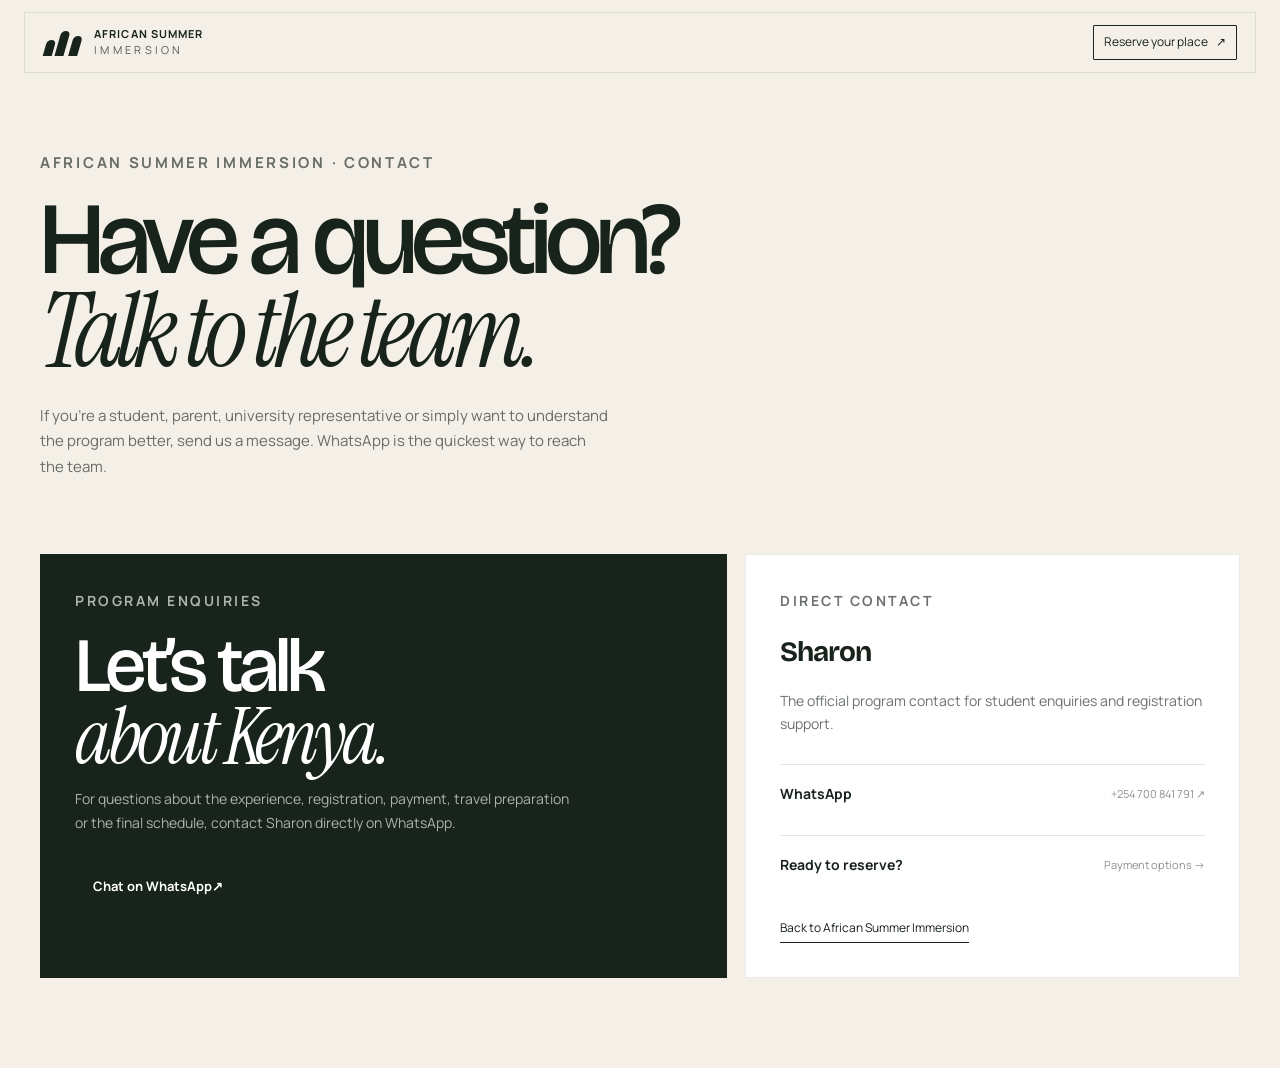
==== contact.html @ e2135aa8 "Add program contact page with WhatsApp" ====
<!doctype html><html lang="en"><head><meta charset="utf-8"><meta name="viewport" content="width=device-width,initial-scale=1"><meta name="theme-color" content="#17231b"><title>Contact — African Summer Immersion</title><link rel="icon" href="./favicon.svg" type="image/svg+xml"><link rel="preconnect" href="https://fonts.googleapis.com"><link rel="preconnect" href="https://fonts.gstatic.com" crossorigin><link href="https://fonts.googleapis.com/css2?family=Bricolage+Grotesque:opsz,wght@10..48,400;10..48,500;10..48,600;10..48,700&family=Instrument+Serif:ital@0;1&family=Manrope:wght@400;500;600;700&display=swap" rel="stylesheet"><link rel="stylesheet" href="./styles.css"></head><body><header class="nav scrolled"><a class="brand" href="./index.html"><span class="brand-mark"><span></span><span></span><span></span></span><span class="brand-text"><strong>AFRICAN SUMMER</strong><em>IMMERSION</em></span></a><a class="nav-cta" href="./payment.html">Reserve your place <span>↗</span></a></header><main class="page-minimal"><div class="page-head"><p class="eyebrow">African Summer Immersion · Contact</p><h1>Have a question?<br><em>Talk to the team.</em></h1><p>If you’re a student, parent, university representative or simply want to understand the program better, send us a message. WhatsApp is the quickest way to reach the team.</p></div><div class="contact-layout"><section class="contact-card dark"><p class="eyebrow light">Program enquiries</p><h1>Let’s talk<br><em>about Kenya.</em></h1><p>For questions about the experience, registration, payment, travel preparation or the final schedule, contact Sharon directly on WhatsApp.</p><a class="whatsapp-button" href="https://wa.me/254700841791?text=Hello%20Sharon%2C%20I%27m%20interested%20in%20the%20African%20Summer%20Immersion." target="_blank" rel="noopener">Chat on WhatsApp <span>↗</span></a></section><section class="contact-card"><p class="eyebrow">Direct contact</p><h2>Sharon</h2><p>The official program contact for student enquiries and registration support.</p><div class="contact-actions"><a class="contact-action" href="https://wa.me/254700841791" target="_blank" rel="noopener"><strong>WhatsApp</strong><span>+254 700 841 791 ↗</span></a><a class="contact-action" href="./payment.html"><strong>Ready to reserve?</strong><span>Payment options →</span></a></div><a class="back-link" href="./index.html">Back to African Summer Immersion</a></section></div></main></body></html>
---- styles.css ----
:root{
  --ink:#17231b;
  --ink-2:#26352a;
  --paper:#f4f0e7;
  --paper-2:#e9e3d7;
  --line:rgba(23,35,27,.14);
  --white:#fbfaf6;
  --serif:"Instrument Serif",Georgia,serif;
  --display:"Bricolage Grotesque",Arial,sans-serif;
  --sans:"Manrope",Arial,sans-serif;
  --max:1320px;
  --ease:cubic-bezier(.22,.61,.36,1);
}
*{box-sizing:border-box}
html{scroll-behavior:smooth}
body{margin:0;background:var(--paper);color:var(--ink);font-family:var(--sans);font-size:16px;line-height:1.55}
body.menu-open{overflow:hidden}
.site-shell{overflow:hidden}
img,video{display:block;width:100%;max-width:100%}
a{color:inherit;text-decoration:none}
button{font:inherit}
.nav{position:fixed;z-index:30;top:0;left:0;right:0;display:flex;align-items:center;justify-content:space-between;padding:22px 34px;color:#fff;transition:background .45s var(--ease),color .45s var(--ease),padding .45s var(--ease),backdrop-filter .45s var(--ease)}
.nav.scrolled{background:rgba(244,240,231,.92);color:var(--ink);padding-top:16px;padding-bottom:16px;backdrop-filter:blur(18px);border-bottom:1px solid rgba(23,35,27,.08)}
.brand{display:flex;align-items:center;gap:11px}
.brand-mark{width:27px;height:20px;display:inline-flex;align-items:flex-end;gap:3px}
.brand-mark span{display:block;width:7px;border-radius:999px 999px 2px 2px;transform:skew(-16deg);background:currentColor}
.brand-mark span:nth-child(1){height:12px}.brand-mark span:nth-child(2){height:18px}.brand-mark span:nth-child(3){height:15px}
.brand-text{display:flex;flex-direction:column;line-height:.9;letter-spacing:.08em;font-size:9px}
.brand-text em{font-style:normal;letter-spacing:.27em;margin-top:5px;opacity:.72}
.nav-links{display:flex;gap:30px;font-size:13px}.nav-links a{opacity:.88;transition:opacity .25s ease}.nav-links a:hover{opacity:1}
.nav-cta{font-size:13px;border-bottom:1px solid currentColor;padding-bottom:3px}.nav-cta span{display:inline-block;margin-left:6px}
.nav-toggle{display:none;background:none;border:0;color:currentColor;width:36px;padding:7px 0;cursor:pointer}
.nav-toggle span{display:block;height:1px;background:currentColor;margin:7px 0}
.hero{position:relative;min-height:100svh;display:flex;align-items:flex-end;color:#fff;background:#162219}
.hero-video{position:absolute;inset:0;height:100%;object-fit:cover;object-position:center}
.hero-overlay{position:absolute;inset:0;background:linear-gradient(180deg,rgba(9,16,12,.22),rgba(9,16,12,.06) 38%,rgba(9,16,12,.68) 100%)}
.hero-grain{position:absolute;inset:-20%;pointer-events:none;opacity:.08;mix-blend-mode:screen;background-image:url("data:image/svg+xml,%3Csvg viewBox='0 0 180 180' xmlns='http://www.w3.org/2000/svg'%3E%3Cfilter id='n'%3E%3CfeTurbulence type='fractalNoise' baseFrequency='.9' numOctaves='2' stitchTiles='stitch'/%3E%3C/filter%3E%3Crect width='100%25' height='100%25' filter='url(%23n)' opacity='.9'/%3E%3C/svg%3E")}
.hero-content{position:relative;z-index:2;max-width:var(--max);width:100%;margin:0 auto;padding:170px 34px 118px}
.eyebrow{font-size:11px;text-transform:uppercase;letter-spacing:.18em;font-weight:700;margin:0 0 18px}.light{color:#fff}
.hero h1{font-family:var(--serif);font-weight:500;letter-spacing:-.045em;font-size:clamp(56px,8vw,126px);line-height:.93;margin:0;max-width:900px}
.hero h1 span{font-style:italic;font-weight:500}
.hero-copy{font-size:17px;max-width:470px;margin:30px 0 0;color:rgba(255,255,255,.85)}
.hero-actions{display:flex;gap:30px;align-items:center;margin-top:36px}
.button{display:inline-flex;align-items:center;justify-content:center;gap:15px;padding:15px 20px;font-size:13px;font-weight:700;letter-spacing:.02em;border:1px solid transparent;transition:transform .3s var(--ease),background .3s ease,color .3s ease,border-color .3s ease}
.button span{font-size:15px;transition:transform .3s var(--ease)}.button:hover{transform:translateY(-2px)}.button:hover span{transform:translate(2px,-2px)}
.button-light{background:#fff;color:var(--ink)}.button-light:hover{background:var(--paper)}
.text-link{display:inline-flex;gap:9px;align-items:center;font-size:13px;font-weight:700;border-bottom:1px solid currentColor;padding-bottom:4px}
.text-link span{transition:transform .25s var(--ease)}.text-link:hover span{transform:translateY(3px)}.light-link{color:#fff;border-color:rgba(255,255,255,.5)}
.hero-meta{position:absolute;z-index:2;right:34px;bottom:32px;display:flex;gap:24px;font-size:11px;letter-spacing:.15em;text-transform:uppercase;color:rgba(255,255,255,.74)}
.scroll-cue{position:absolute;z-index:2;left:34px;bottom:26px;color:rgba(255,255,255,.78);font-size:10px;letter-spacing:.16em;text-transform:uppercase;display:flex;align-items:center;gap:11px}.scroll-cue span{display:inline-block;width:42px;height:1px;background:rgba(255,255,255,.58)}
.section{max-width:var(--max);margin:0 auto;padding:120px 34px}
.section-label{display:flex;justify-content:space-between;border-top:1px solid var(--line);padding-top:12px;font-size:10px;text-transform:uppercase;letter-spacing:.16em;color:rgba(23,35,27,.55)}
.intro-grid{display:grid;grid-template-columns:1.35fr .65fr;gap:10%;padding-top:92px}
.intro-statement h2,.journey-intro h2,.exchange-head h2,.themes-grid h2,.program-head h2,.prepare-head h2{font-family:var(--serif);font-weight:500;letter-spacing:-.035em;font-size:clamp(42px,5vw,82px);line-height:1.02;margin:0}
.intro-statement h2{max-width:760px}
.intro-body{padding-top:42px;max-width:470px}.intro-body p{margin:0 0 22px;font-size:16px;color:rgba(23,35,27,.72)}.intro-body .text-link{margin-top:15px}
.journey{padding-top:50px}.journey-intro{display:flex;justify-content:space-between;align-items:flex-end;gap:50px;padding-top:72px}.journey-intro h2 em,.exchange-head h2 em,.themes-grid h2 em,.program-head h2 em,.prepare-head h2 em{font-style:italic}
.journey-note{max-width:350px;font-size:13px;color:rgba(23,35,27,.58);margin:0 0 4px}
.journey-map{height:110px;position:relative;margin:70px 0 10px}.route-line{position:absolute;left:7%;right:7%;top:52px;height:1px;background:rgba(23,35,27,.15)}.route-progress{height:100%;width:14%;background:var(--ink);transition:width .5s var(--ease)}
.route-dot{position:absolute;top:48px;width:9px;height:9px;border-radius:50%;background:var(--paper);border:2px solid rgba(23,35,27,.22);transition:transform .4s var(--ease),background .4s ease,border-color .4s ease}
.route-dot.active{background:var(--ink);border-color:var(--ink);transform:scale(1.45)}
.dot-1{left:7%}.dot-2{left:21%}.dot-3{left:35%}.dot-4{left:49%}.dot-5{left:63%}.dot-6{left:77%}.dot-7{left:91%}
.experience-stack{padding-top:30px}.experience{position:relative;margin-top:120px}.experience:first-child{margin-top:30px}
.experience-index{margin:0 0 18px;text-transform:uppercase;letter-spacing:.15em;font-size:10px;font-weight:700;color:rgba(23,35,27,.5)}
.experience-copy h3,.civic-copy h3,.create-copy h3,.landscape-copy h3,.reflect-copy h3{font-family:var(--serif);font-weight:500;line-height:.97;letter-spacing:-.035em;margin:0 0 24px}
.experience-copy h3{font-size:clamp(38px,4.5vw,72px)}.experience-copy h3 em,.civic-copy h3 em,.create-copy h3 em,.landscape-copy h3 em,.reflect-copy h3 em{font-style:italic}
.experience-copy p:not(.experience-index){font-size:15px;line-height:1.65;color:rgba(23,35,27,.68);max-width:470px;margin:0}
.experience-media{overflow:hidden;background:var(--paper-2)}.experience-media img,.civic-image img,.create-image img,.wild-hero img,.wild-row img,.landscape-image img,.reflect-image img{height:100%;object-fit:cover;transition:transform 1.1s var(--ease)}
.experience:hover img,.wild-row>div:hover img{transform:scale(1.035)}
.exp-wide{display:grid;grid-template-columns:1.55fr .8fr;gap:7%;align-items:end}.exp-wide .media-tall{height:700px}.exp-wide .experience-copy{padding-bottom:25px}
.exp-split{display:grid;grid-template-columns:.8fr 1.2fr;gap:9%;align-items:center}.exp-split.reverse{grid-template-columns:.85fr 1.15fr}.exp-split .media-portrait{height:640px}
.exp-civic{display:grid;grid-template-columns:1.35fr .8fr;gap:7%;align-items:center}.civic-image{height:620px;overflow:hidden}
.civic-copy h3{font-size:clamp(44px,4.6vw,76px)}.civic-copy>p:not(.experience-index){font-size:15px;color:rgba(23,35,27,.68);max-width:440px}
.civic-pair{display:grid;grid-template-columns:1fr 130px;gap:15px;align-items:end;margin-top:42px}.civic-pair span{display:block;font-size:10px;letter-spacing:.13em;text-transform:uppercase;color:rgba(23,35,27,.45);margin-bottom:8px}.civic-pair strong{font-size:13px}.civic-pair img{height:110px;object-fit:cover}
.exp-create{display:grid;grid-template-columns:.8fr 1.2fr;gap:8%;align-items:center}.create-copy{padding-left:6%}.create-image{height:660px;overflow:hidden}.create-copy h3{font-size:clamp(46px,4.8vw,80px)}.create-copy p:not(.experience-index){font-size:15px;line-height:1.65;color:rgba(23,35,27,.68);max-width:420px}
.exp-wild{margin-left:calc(50% - 50vw);margin-right:calc(50% - 50vw)}.wild-hero{height:88svh;min-height:620px;position:relative;overflow:hidden}.wild-overlay{position:absolute;inset:auto 7% 8%;color:white;z-index:2}.wild-overlay span{font-size:10px;letter-spacing:.16em;text-transform:uppercase}.wild-overlay h3{font-family:var(--serif);font-weight:500;font-size:clamp(50px,6vw,96px);line-height:.95;letter-spacing:-.04em;margin:14px 0 0}.wild-overlay h3 em{font-style:italic}.wild-hero:after{content:"";position:absolute;inset:0;background:linear-gradient(180deg,transparent 42%,rgba(6,12,8,.7) 100%)}
.wild-row{display:grid;grid-template-columns:1fr 1fr;gap:16px;margin-top:16px;padding:0 34px}.wild-row>div{overflow:hidden;position:relative}.wild-row img{height:460px}.wild-row p{font-family:var(--serif);font-size:26px;margin:14px 0 0}
.exp-landscape{display:grid;grid-template-columns:.8fr 1.4fr;gap:7%;align-items:center}.landscape-copy{padding-left:8%}.landscape-copy h3{font-size:clamp(45px,4.7vw,78px)}.landscape-copy>p:not(.experience-index){max-width:400px;font-size:15px;color:rgba(23,35,27,.68)}.landscape-image{height:680px;overflow:hidden}
.exp-reflect{display:grid;grid-template-columns:1.2fr .8fr;align-items:end;gap:9%}.reflect-image{height:680px;overflow:hidden}.reflect-copy{padding-bottom:65px}.reflect-copy h3{font-size:clamp(50px,5vw,86px)}.reflect-copy p:not(.experience-index){font-size:15px;color:rgba(23,35,27,.68);max-width:390px}
.exchange{background:var(--paper-2);max-width:none;padding-left:max(34px,calc((100vw - var(--max))/2 + 34px));padding-right:max(34px,calc((100vw - var(--max))/2 + 34px))}
.exchange-head{padding:76px 0 62px}.campus-grid{display:grid;grid-template-columns:1fr 1fr;gap:16px;max-width:1120px}.campus{min-height:460px;padding:48px;display:flex;flex-direction:column;justify-content:space-between}.campus-dark{background:var(--ink);color:#fff}.campus-light{background:#fff;color:var(--ink)}.campus-number{font-family:var(--serif);font-size:30px;font-style:italic}.campus h3{font-family:var(--serif);font-size:clamp(42px,4vw,66px);line-height:.95;letter-spacing:-.035em;font-weight:500;margin:0 0 22px}.campus p:last-child{font-size:14px;line-height:1.6;max-width:410px;margin:0;opacity:.68}.exchange-statement{max-width:740px;padding:100px 0 20px;font-family:var(--serif);font-size:clamp(34px,4vw,62px);line-height:1.02;letter-spacing:-.025em}
.themes-grid{display:grid;grid-template-columns:1fr 1fr;gap:10%;padding-top:85px}.theme-large{padding-top:15px}.theme-list>div{display:grid;grid-template-columns:36px 1fr;gap:15px;align-items:start;border-top:1px solid var(--line);padding:23px 0}.theme-list span{font-size:10px;letter-spacing:.12em;color:rgba(23,35,27,.45)}.theme-list strong{font-size:17px}.theme-list p{grid-column:2;margin:7px 0 0;color:rgba(23,35,27,.62);font-size:13px}
.program{background:var(--ink);color:#fff;max-width:none;padding-left:max(34px,calc((100vw - var(--max))/2 + 34px));padding-right:max(34px,calc((100vw - var(--max))/2 + 34px))}.program .section-label{border-color:rgba(255,255,255,.16);color:rgba(255,255,255,.55)}.program-head{display:grid;grid-template-columns:1.1fr .55fr;gap:10%;padding:78px 0 65px}.program-head h2{max-width:750px}.program-head>p{color:rgba(255,255,255,.6);font-size:14px;align-self:end;max-width:360px}.program-list{max-width:1120px;border-top:1px solid rgba(255,255,255,.16)}.program-row{display:grid;grid-template-columns:55px 1fr 100px;align-items:center;gap:20px;padding:22px 0;border-bottom:1px solid rgba(255,255,255,.14)}.program-row>span:first-child{font-family:var(--serif);font-size:17px;color:rgba(255,255,255,.55)}.program-row strong{font-size:17px;font-weight:600}.program-row p{margin:5px 0 0;font-size:12px;color:rgba(255,255,255,.56)}.program-tag{justify-self:end;font-size:9px;text-transform:uppercase;letter-spacing:.15em;color:rgba(255,255,255,.5)}
.prepare-grid{display:grid;grid-template-columns:.9fr 1.1fr;gap:12%;padding-top:80px}.faq details{border-top:1px solid var(--line);padding:24px 0}.faq details:last-child{border-bottom:1px solid var(--line)}.faq summary{list-style:none;cursor:pointer;display:flex;justify-content:space-between;align-items:center;font-size:18px}.faq summary::-webkit-details-marker{display:none}.faq summary span{font-size:24px;line-height:1;transition:transform .35s var(--ease)}.faq details[open] summary span{transform:rotate(45deg)}.faq details p{max-width:580px;color:rgba(23,35,27,.62);font-size:14px;padding-top:14px;margin:0}
.reserve{min-height:700px;background:var(--ink);color:#fff;display:grid;grid-template-columns:1.1fr .9fr}.reserve-image{overflow:hidden}.reserve-image img{height:100%;object-fit:cover;object-position:center}.reserve-panel{padding:90px 10%;display:flex;flex-direction:column;justify-content:center}.reserve-panel h2{font-family:var(--serif);font-size:clamp(50px,5vw,88px);line-height:.94;font-weight:500;letter-spacing:-.04em;margin:0}.reserve-panel h2 em{font-style:italic}.reserve-panel>p:not(.eyebrow){color:rgba(255,255,255,.68);max-width:420px;margin:26px 0 30px}.reserve-panel small{margin-top:15px;color:rgba(255,255,255,.45);font-size:10px;letter-spacing:.1em;text-transform:uppercase}
.footer{display:flex;justify-content:space-between;align-items:flex-end;background:var(--ink);color:#fff;border-top:1px solid rgba(255,255,255,.12);padding:32px 34px 40px}.footer-brand{display:flex;gap:11px;align-items:flex-start}.footer-brand>div{display:flex;flex-direction:column;line-height:.9;font-size:9px;letter-spacing:.09em}.footer-brand em{font-style:normal;letter-spacing:.24em;margin-top:4px;opacity:.6}.footer-right{display:flex;align-items:flex-end;gap:26px;font-size:11px;color:rgba(255,255,255,.62)}.footer-right p{margin:0}.footer-right a{color:white}
.reveal{opacity:0;transform:translateY(28px);transition:opacity .8s var(--ease),transform .9s var(--ease)}.reveal.in-view{opacity:1;transform:none}
@media (max-width:980px){
  .nav{padding:18px 20px}.nav.scrolled{padding:15px 20px}.nav-links,.nav-cta{display:none}.nav-toggle{display:block}
  .nav.menu-visible{background:rgba(244,240,231,.97);color:var(--ink);backdrop-filter:blur(18px);height:100svh;align-items:flex-start;padding-top:21px}.nav.menu-visible .nav-links{position:absolute;display:flex;flex-direction:column;left:20px;right:20px;top:120px;gap:22px;font-size:26px;font-family:var(--serif)}.nav.menu-visible .nav-cta{display:block;position:absolute;left:20px;bottom:50px}
  .hero-content{padding:150px 20px 100px}.hero-meta{right:20px;bottom:23px}.scroll-cue{left:20px}.section{padding:90px 20px}.journey{padding-top:35px}
  .intro-grid,.themes-grid,.prepare-grid,.program-head,.campus-grid{grid-template-columns:1fr;gap:48px}.intro-body{padding-top:0}.journey-intro{display:block}.journey-note{margin-top:28px}
  .journey-map{margin:48px 0 0;height:80px}.route-line{left:3%;right:3%;top:36px}.route-dot{top:32px}.dot-1{left:3%}.dot-2{left:18.6%}.dot-3{left:34.3%}.dot-4{left:50%}.dot-5{left:65.6%}.dot-6{left:81.3%}.dot-7{left:97%}
  .experience{margin-top:80px}.exp-wide,.exp-split,.exp-civic,.exp-create,.exp-landscape,.exp-reflect{display:flex;flex-direction:column;gap:28px}.experience-copy,.create-copy,.landscape-copy,.reflect-copy{padding:0}.exp-wide .media-tall,.exp-split .media-portrait,.civic-image,.create-image,.landscape-image,.reflect-image{height:520px}.exp-civic .civic-copy{order:-1}.exp-split .experience-copy{order:-1}.exp-reflect .reflect-copy{order:-1}
  .exp-wild{margin-left:calc(50% - 50vw);margin-right:calc(50% - 50vw)}.wild-hero{height:70svh;min-height:520px}.wild-overlay{left:20px;right:20px}.wild-row{padding:0 20px;gap:10px}.wild-row img{height:280px}.wild-row p{font-size:20px}
  .exchange{padding-left:20px;padding-right:20px}.program{padding-left:20px;padding-right:20px}.reserve{grid-template-columns:1fr}.reserve-image{height:55vh}.reserve-panel{padding:65px 20px 85px}.footer{padding:26px 20px;align-items:flex-start;gap:30px;flex-direction:column}.footer-right{width:100%;justify-content:space-between}
}
@media (max-width:640px){
  .hero h1{font-size:clamp(50px,14vw,75px)}.hero-copy{font-size:15px;max-width:360px}.hero-actions{gap:20px;flex-wrap:wrap}.button{padding:14px 16px}.text-link{font-size:12px}
  .section{padding-top:75px;padding-bottom:75px}.intro-grid{padding-top:58px}.journey-intro{padding-top:55px}.experience-copy h3,.civic-copy h3,.create-copy h3,.landscape-copy h3,.reflect-copy h3{font-size:48px}.exp-wide .media-tall,.exp-split .media-portrait,.civic-image,.create-image,.landscape-image,.reflect-image{height:420px}.wild-hero{min-height:460px;height:62svh}.wild-row{display:grid}.wild-row img{height:210px}.wild-row p{font-size:16px}
  .program-row{grid-template-columns:40px 1fr;gap:11px}.program-tag{grid-column:2;justify-self:start;margin-top:-6px}.reserve-image{height:44vh}.reserve-panel h2{font-size:58px}
}
@media (prefers-reduced-motion:reduce){
  html{scroll-behavior:auto}.reveal{transition:none}.experience-media img,.civic-image img,.create-image img,.wild-hero img,.wild-row img,.landscape-image img,.reflect-image img{transition:none}.button,.nav{transition:none}
}

/* Refined navigation, typography and cinematic journey */
.nav{top:16px;left:24px;right:24px;width:auto;max-width:1440px;margin:0 auto;padding:14px 18px 14px 20px;border:1px solid rgba(255,255,255,.2);background:rgba(11,19,14,.16);backdrop-filter:blur(12px);-webkit-backdrop-filter:blur(12px)}
.nav.scrolled{top:12px;padding:12px 18px 12px 20px;border-color:rgba(23,35,27,.1);background:rgba(244,240,231,.94)}
.brand{gap:13px}.brand-mark{width:36px;height:27px;gap:4px}.brand-mark span{width:9px}.brand-mark span:nth-child(1){height:16px}.brand-mark span:nth-child(2){height:25px}.brand-mark span:nth-child(3){height:20px}
.brand-text{font-size:11px;letter-spacing:.1em}.brand-text em{margin-top:6px;letter-spacing:.3em}
.nav-links{gap:34px;font-size:12px}.nav-cta{font-size:12px;padding:7px 10px;border:1px solid currentColor;border-radius:1px}
.hero-content .eyebrow{font-size:12px;letter-spacing:.13em}.hero h1{font-family:var(--display);font-weight:500;letter-spacing:-.055em}.hero-copy{font-family:var(--sans);line-height:1.65}.hero-copy strong{display:block;color:#fff;font-weight:600;margin-bottom:4px}
.eyebrow,.section-label,.experience-index{font-family:var(--sans)}
.intro-statement h2,.journey-intro h2,.exchange-head h2,.themes-grid h2,.program-head h2,.prepare-head h2{font-family:var(--display);font-weight:500}
.journey-cinema{padding-bottom:0}
.journey-scroll-space{height:700vh;position:relative;margin-top:72px}
.journey-stage{position:sticky;top:0;height:100svh;min-height:720px;display:flex;align-items:center;overflow:hidden;margin-left:calc(50% - 50vw);margin-right:calc(50% - 50vw);padding:90px max(34px,calc((100vw - var(--max))/2 + 34px)) 45px;background:var(--paper)}
.journey-slides{position:relative;width:100%;height:min(68vh,700px);min-height:500px}
.journey-slide{position:absolute;inset:0;display:grid;grid-template-columns:1.15fr .85fr;gap:7%;align-items:center;opacity:0;visibility:hidden;transform:translateY(34px) scale(.985);transition:opacity .7s var(--ease),transform .85s var(--ease),visibility 0s linear .7s}
.journey-slide.active{opacity:1;visibility:visible;transform:none;transition-delay:0s,0s,0s}
.journey-slide:nth-child(even){grid-template-columns:.85fr 1.15fr}.journey-slide:nth-child(even) .journey-slide-copy{order:-1}
.journey-slide-image{height:100%;min-height:500px;overflow:hidden;background:var(--paper-2)}
.journey-slide-image img{height:100%;object-fit:cover;transition:transform 1.3s var(--ease)}
.journey-slide.active .journey-slide-image img{transform:scale(1.015)}
.journey-slide-copy{max-width:500px}.journey-slide-copy h3{font-family:var(--display);font-size:clamp(48px,5.7vw,88px);line-height:.91;letter-spacing:-.055em;font-weight:500;margin:0 0 25px}.journey-slide-copy h3 em{font-family:var(--serif);font-style:italic;font-weight:400;letter-spacing:-.02em}.journey-slide-copy>p:not(.experience-index){font-size:14px;line-height:1.7;color:rgba(23,35,27,.66);max-width:430px}
.journey-progress{position:absolute;z-index:5;top:95px;left:max(34px,calc((100vw - var(--max))/2 + 34px));right:max(34px,calc((100vw - var(--max))/2 + 34px));height:34px}
.journey-progress-track{position:absolute;left:0;right:0;top:10px;height:1px;background:rgba(23,35,27,.16)}.journey-progress-fill{display:block;height:100%;width:14.2857%;background:var(--ink);transition:width .55s var(--ease)}
.journey-dots{position:absolute;inset:0;display:flex;justify-content:space-between;align-items:flex-start}
.journey-dot{width:9px;height:9px;border-radius:50%;border:2px solid rgba(23,35,27,.25);background:var(--paper);padding:0;cursor:pointer;transform:translateY(6px);transition:transform .4s var(--ease),background .4s ease,border-color .4s ease}.journey-dot.active{background:var(--ink);border-color:var(--ink);transform:translateY(6px) scale(1.45)}
.journey-mini{display:grid;grid-template-columns:1fr 130px;gap:16px;align-items:end;margin-top:38px}.journey-mini span{grid-column:1;display:block;font-size:9px;letter-spacing:.14em;text-transform:uppercase;color:rgba(23,35,27,.45);margin-bottom:6px}.journey-mini strong{grid-column:1;font-size:13px}.journey-mini img{grid-column:2;grid-row:1 / span 2;width:130px;height:96px;object-fit:cover}
.journey-wildlife{display:grid;grid-template-columns:1.45fr .55fr!important;gap:18px!important}.journey-wild-main{height:100%;min-height:500px;position:relative;overflow:hidden}.journey-wild-main>img{height:100%;object-fit:cover}.journey-wild-main>div{position:absolute;left:6%;right:5%;bottom:7%;color:#fff;z-index:2}.journey-wild-main:after{content:"";position:absolute;inset:0;background:linear-gradient(180deg,transparent 45%,rgba(6,12,8,.72));}.journey-wild-main span{position:relative;z-index:2;font-size:9px;text-transform:uppercase;letter-spacing:.15em}.journey-wild-main h3{position:relative;z-index:2;font-family:var(--display);font-size:clamp(44px,5vw,76px);line-height:.92;letter-spacing:-.055em;font-weight:500;margin:12px 0 0}.journey-wild-main h3 em{font-family:var(--serif);font-style:italic;font-weight:400}
.journey-wild-side{display:grid;grid-template-rows:1fr 1fr;gap:18px;height:100%;min-height:500px}.journey-wild-side>div{position:relative;overflow:hidden}.journey-wild-side img{height:100%;object-fit:cover}.journey-wild-side span{position:absolute;left:18px;bottom:15px;color:#fff;font-family:var(--display);font-size:18px;z-index:2}.journey-wild-side>div:after{content:"";position:absolute;inset:0;background:linear-gradient(180deg,transparent 50%,rgba(6,12,8,.58))}
.journey-scroll-hint{position:absolute;z-index:6;bottom:30px;left:max(34px,calc((100vw - var(--max))/2 + 34px));display:flex;align-items:center;gap:10px;font-size:9px;letter-spacing:.16em;text-transform:uppercase;color:rgba(23,35,27,.5)}.journey-scroll-hint span{width:34px;height:1px;background:rgba(23,35,27,.35)}
/* Payment/contact */
.page-minimal{min-height:100svh;background:var(--paper);padding:150px max(20px,calc((100vw - 1200px)/2)) 90px}.page-head{max-width:850px;padding-bottom:60px}.page-head h1{font-family:var(--display);font-size:clamp(56px,8vw,108px);line-height:.9;letter-spacing:-.06em;font-weight:500;margin:0 0 24px}.page-head h1 em{font-family:var(--serif);font-style:italic;font-weight:400}.page-head p{max-width:570px;color:rgba(23,35,27,.64);font-size:15px;line-height:1.7}
.checkout-layout{display:grid;grid-template-columns:1.05fr .95fr;gap:18px;align-items:start}.checkout-card,.contact-card{background:#fff;border:1px solid rgba(23,35,27,.09);padding:34px}.checkout-card h2,.contact-card h2{font-family:var(--display);font-size:28px;letter-spacing:-.035em;margin:0 0 8px}.card-note{font-size:13px;color:rgba(23,35,27,.55);margin:0 0 26px}
.payment-options{display:grid;gap:10px}.payment-option{display:grid;grid-template-columns:22px 1fr auto;gap:13px;align-items:center;padding:17px 16px;border:1px solid rgba(23,35,27,.12);cursor:pointer;transition:border-color .25s ease,background .25s ease,transform .25s ease}.payment-option:hover{transform:translateY(-1px);border-color:rgba(23,35,27,.3)}.payment-option.selected{border-color:var(--ink);background:var(--paper)}.payment-option input{accent-color:var(--ink)}.payment-option strong{display:block;font-size:14px}.payment-option small{display:block;color:rgba(23,35,27,.5);margin-top:3px}.payment-option b{font-size:10px;text-transform:uppercase;letter-spacing:.12em;font-weight:600}
.checkout-details{margin-top:28px;padding-top:24px;border-top:1px solid var(--line)}.form-grid{display:grid;grid-template-columns:1fr 1fr;gap:12px}.form-field{display:flex;flex-direction:column;gap:7px}.form-field.full{grid-column:1/-1}.form-field label{font-size:10px;text-transform:uppercase;letter-spacing:.12em;font-weight:700}.form-field input,.form-field textarea{border:1px solid rgba(23,35,27,.14);background:#faf9f5;padding:13px 12px;font:inherit;font-size:13px;outline:none}.form-field textarea{min-height:100px;resize:vertical}.form-field input:focus,.form-field textarea:focus{border-color:var(--ink)}.payment-info{margin-top:18px;padding:16px;background:var(--paper);font-size:13px;line-height:1.6;color:rgba(23,35,27,.68)}.checkout-submit{margin-top:18px;width:100%;cursor:pointer}.secure-note{font-size:10px;text-transform:uppercase;letter-spacing:.11em;color:rgba(23,35,27,.45);margin:13px 0 0;text-align:center}.checkout-side{background:var(--ink);color:#fff;min-height:480px;padding:38px;display:flex;flex-direction:column;justify-content:space-between}.checkout-side h3{font-family:var(--serif);font-size:48px;line-height:.95;font-weight:400;margin:0}.checkout-side p{font-size:13px;line-height:1.7;color:rgba(255,255,255,.65);max-width:360px}.contact-actions{display:grid;gap:12px;margin-top:28px}.contact-action{display:flex;justify-content:space-between;align-items:center;padding:18px 0;border-top:1px solid rgba(23,35,27,.12);font-size:14px}.contact-action span{font-size:11px;color:rgba(23,35,27,.5)}.whatsapp-button{display:inline-flex;justify-content:center;align-items:center;background:var(--ink);color:#fff;padding:15px 18px;font-size:13px;font-weight:700;margin-top:12px}.back-link{display:inline-flex;margin-top:26px;font-size:12px;border-bottom:1px solid currentColor;padding-bottom:4px}
.contact-layout{display:grid;grid-template-columns:1fr .72fr;gap:18px}.contact-card{min-height:390px}.contact-card.dark{background:var(--ink);color:#fff}.contact-card.dark p{color:rgba(255,255,255,.65)}.contact-card.dark .contact-action{border-color:rgba(255,255,255,.14)}.contact-card.dark .contact-action span{color:rgba(255,255,255,.48)}.contact-card h1{font-family:var(--display);font-size:clamp(44px,6vw,80px);line-height:.92;letter-spacing:-.055em;font-weight:500;margin:0}.contact-card h1 em{font-family:var(--serif);font-weight:400;font-style:italic}.contact-card p{max-width:500px;font-size:14px;line-height:1.7;color:rgba(23,35,27,.64)}
@media (max-width:980px){
.nav{left:14px;right:14px;top:12px}.nav.scrolled{top:10px}.brand-mark{width:32px;height:24px}.brand-text{font-size:10px}.nav.menu-visible{left:14px;right:14px;top:12px;width:auto;height:calc(100svh - 24px)}
.journey-scroll-space{height:700vh}.journey-stage{padding:85px 20px 45px;min-height:640px}.journey-progress{left:20px;right:20px;top:78px}.journey-slides{height:calc(100svh - 180px);min-height:480px}.journey-slide,.journey-slide:nth-child(even),.journey-wildlife{grid-template-columns:1fr!important;gap:18px!important}.journey-slide:nth-child(even) .journey-slide-copy{order:0}.journey-slide-image{height:46%;min-height:250px}.journey-slide-copy{height:48%;max-width:620px}.journey-slide-copy h3{font-size:clamp(42px,9vw,66px)}.journey-slide-copy>p:not(.experience-index){font-size:13px}.journey-wild-main{height:55%;min-height:300px}.journey-wild-side{height:38%;min-height:150px;grid-template-columns:1fr 1fr;grid-template-rows:1fr}.journey-wild-main h3{font-size:clamp(40px,8vw,62px)}.journey-wild-side span{font-size:15px}.journey-mini{margin-top:18px}.journey-scroll-hint{left:20px;bottom:22px}.checkout-layout,.contact-layout{grid-template-columns:1fr}.page-minimal{padding:130px 20px 60px}.checkout-side{min-height:330px}.contact-card{min-height:300px}
}
@media (max-width:640px){
.nav{left:10px;right:10px;top:9px;padding:12px 13px}.nav.scrolled{top:8px;padding:11px 13px}.brand-mark{width:29px;height:22px}.brand-mark span{width:7px}.brand-text{font-size:8px}.brand-text em{letter-spacing:.25em}.hero-content{padding-top:160px}.hero h1{font-size:clamp(52px,15vw,78px)}.hero-content .eyebrow{max-width:320px;line-height:1.5}
.journey-scroll-space{height:700vh}.journey-stage{padding:78px 20px 40px;min-height:620px}.journey-progress{top:72px}.journey-slides{height:calc(100svh - 165px);min-height:450px}.journey-slide-image{height:44%;min-height:220px}.journey-slide-copy{height:51%;overflow:auto;padding-right:3px}.journey-slide-copy h3{font-size:46px;margin-bottom:16px}.journey-slide-copy>p:not(.experience-index){font-size:12.5px;line-height:1.6}.journey-wild-main{height:48%;min-height:250px}.journey-wild-side{height:31%;min-height:125px}.journey-wild-main h3{font-size:40px}.journey-wild-side span{font-size:13px;left:10px;bottom:10px}.journey-scroll-hint{font-size:8px}.journey-mini{grid-template-columns:1fr 90px}.journey-mini img{width:90px;height:68px}.form-grid{grid-template-columns:1fr}.form-field.full{grid-column:auto}.checkout-card,.checkout-side,.contact-card{padding:25px}.page-head{padding-bottom:38px}.page-head h1{font-size:58px}
}
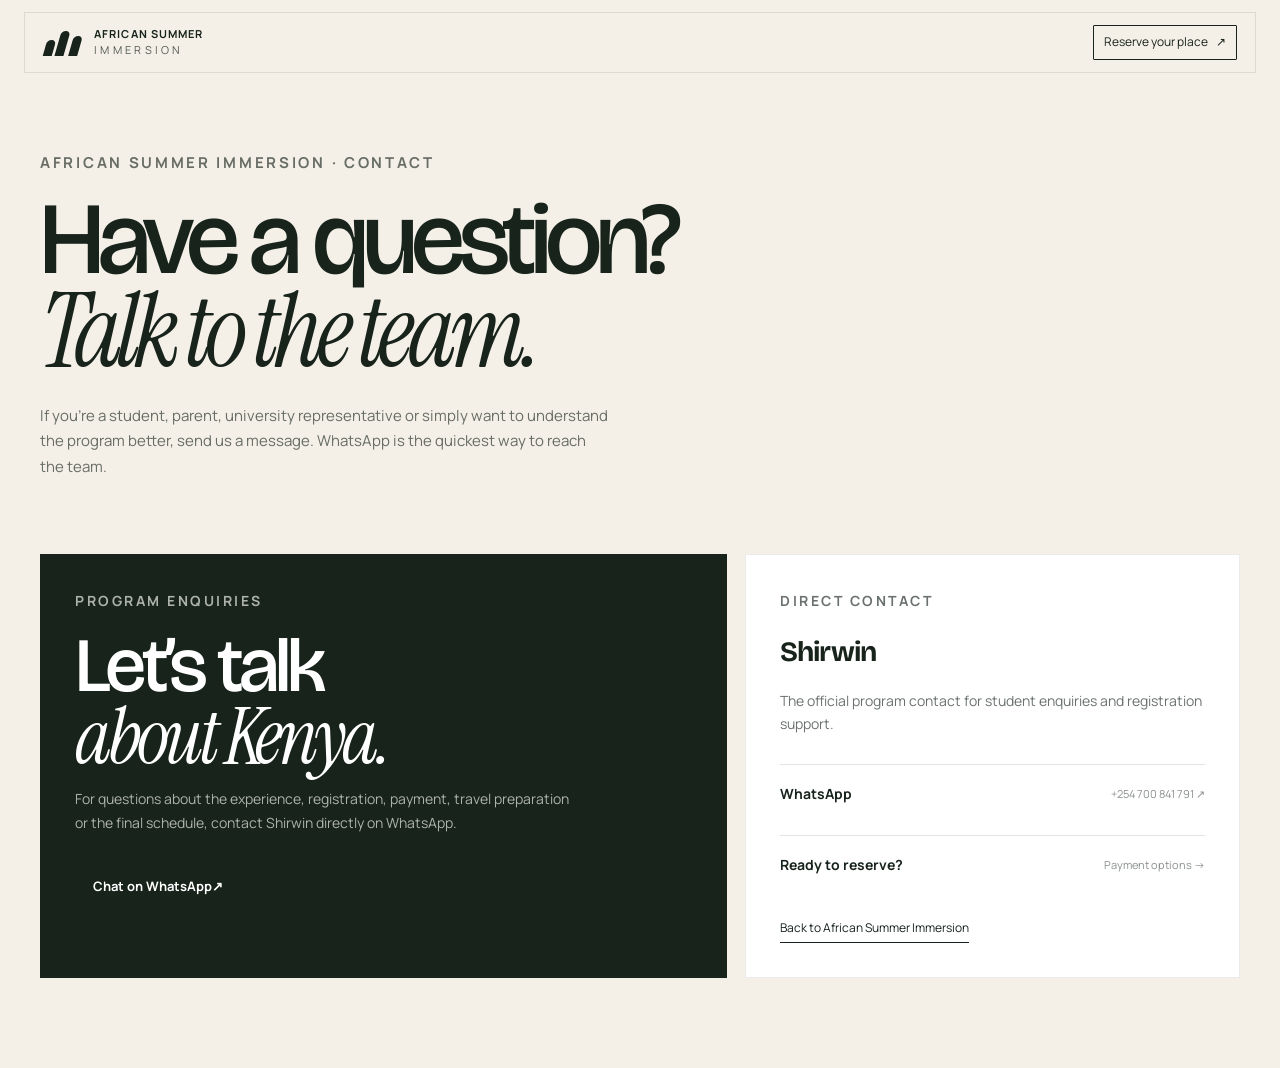
==== commit 4364207d: "Expose itinerary and refine mobile experience" ====
--- a/contact.html
+++ b/contact.html
@@ -1 +1 @@
-<!doctype html><html lang="en"><head><meta charset="utf-8"><meta name="viewport" content="width=device-width,initial-scale=1"><meta name="theme-color" content="#17231b"><title>Contact — African Summer Immersion</title><link rel="icon" href="./favicon.svg" type="image/svg+xml"><link rel="preconnect" href="https://fonts.googleapis.com"><link rel="preconnect" href="https://fonts.gstatic.com" crossorigin><link href="https://fonts.googleapis.com/css2?family=Bricolage+Grotesque:opsz,wght@10..48,400;10..48,500;10..48,600;10..48,700&family=Instrument+Serif:ital@0;1&family=Manrope:wght@400;500;600;700&display=swap" rel="stylesheet"><link rel="stylesheet" href="./styles.css"></head><body><header class="nav scrolled"><a class="brand" href="./index.html"><span class="brand-mark"><span></span><span></span><span></span></span><span class="brand-text"><strong>AFRICAN SUMMER</strong><em>IMMERSION</em></span></a><a class="nav-cta" href="./payment.html">Reserve your place <span>↗</span></a></header><main class="page-minimal"><div class="page-head"><p class="eyebrow">African Summer Immersion · Contact</p><h1>Have a question?<br><em>Talk to the team.</em></h1><p>If you’re a student, parent, university representative or simply want to understand the program better, send us a message. WhatsApp is the quickest way to reach the team.</p></div><div class="contact-layout"><section class="contact-card dark"><p class="eyebrow light">Program enquiries</p><h1>Let’s talk<br><em>about Kenya.</em></h1><p>For questions about the experience, registration, payment, travel preparation or the final schedule, contact Sharon directly on WhatsApp.</p><a class="whatsapp-button" href="https://wa.me/254700841791?text=Hello%20Sharon%2C%20I%27m%20interested%20in%20the%20African%20Summer%20Immersion." target="_blank" rel="noopener">Chat on WhatsApp <span>↗</span></a></section><section class="contact-card"><p class="eyebrow">Direct contact</p><h2>Sharon</h2><p>The official program contact for student enquiries and registration support.</p><div class="contact-actions"><a class="contact-action" href="https://wa.me/254700841791" target="_blank" rel="noopener"><strong>WhatsApp</strong><span>+254 700 841 791 ↗</span></a><a class="contact-action" href="./payment.html"><strong>Ready to reserve?</strong><span>Payment options →</span></a></div><a class="back-link" href="./index.html">Back to African Summer Immersion</a></section></div></main></body></html>+<!doctype html><html lang="en"><head><meta charset="utf-8"><meta name="viewport" content="width=device-width,initial-scale=1"><meta name="theme-color" content="#17231b"><title>Contact — African Summer Immersion</title><link rel="icon" href="./favicon.svg" type="image/svg+xml"><link rel="preconnect" href="https://fonts.googleapis.com"><link rel="preconnect" href="https://fonts.gstatic.com" crossorigin><link href="https://fonts.googleapis.com/css2?family=Bricolage+Grotesque:opsz,wght@10..48,400;10..48,500;10..48,600;10..48,700&family=Instrument+Serif:ital@0;1&family=Manrope:wght@400;500;600;700&display=swap" rel="stylesheet"><link rel="stylesheet" href="./styles.css?v=2026-10-02-02"></head><body><header class="nav scrolled"><a class="brand" href="./index.html"><span class="brand-mark"><span></span><span></span><span></span></span><span class="brand-text"><strong>AFRICAN SUMMER</strong><em>IMMERSION</em></span></a><a class="nav-cta" href="./payment.html">Reserve your place <span>↗</span></a></header><main class="page-minimal"><div class="page-head"><p class="eyebrow">African Summer Immersion · Contact</p><h1>Have a question?<br><em>Talk to the team.</em></h1><p>If you’re a student, parent, university representative or simply want to understand the program better, send us a message. WhatsApp is the quickest way to reach the team.</p></div><div class="contact-layout"><section class="contact-card dark"><p class="eyebrow light">Program enquiries</p><h1>Let’s talk<br><em>about Kenya.</em></h1><p>For questions about the experience, registration, payment, travel preparation or the final schedule, contact Shirwin directly on WhatsApp.</p><a class="whatsapp-button" href="https://wa.me/254700841791?text=Hello%20Shirwin%2C%20I%27m%20interested%20in%20the%20African%20Summer%20Immersion." target="_blank" rel="noopener">Chat on WhatsApp <span>↗</span></a></section><section class="contact-card"><p class="eyebrow">Direct contact</p><h2>Shirwin</h2><p>The official program contact for student enquiries and registration support.</p><div class="contact-actions"><a class="contact-action" href="https://wa.me/254700841791" target="_blank" rel="noopener"><strong>WhatsApp</strong><span>+254 700 841 791 ↗</span></a><a class="contact-action" href="./payment.html"><strong>Ready to reserve?</strong><span>Payment options →</span></a></div><a class="back-link" href="./index.html">Back to African Summer Immersion</a></section></div></main></body></html>
--- a/styles.css
+++ b/styles.css
@@ -15,7 +15,7 @@
 html{scroll-behavior:smooth}
 body{margin:0;background:var(--paper);color:var(--ink);font-family:var(--sans);font-size:16px;line-height:1.55}
 body.menu-open{overflow:hidden}
-.site-shell{overflow:hidden}
+.site-shell{overflow:visible}
 img,video{display:block;width:100%;max-width:100%}
 a{color:inherit;text-decoration:none}
 button{font:inherit}
@@ -100,6 +100,26 @@
   .section{padding-top:75px;padding-bottom:75px}.intro-grid{padding-top:58px}.journey-intro{padding-top:55px}.experience-copy h3,.civic-copy h3,.create-copy h3,.landscape-copy h3,.reflect-copy h3{font-size:48px}.exp-wide .media-tall,.exp-split .media-portrait,.civic-image,.create-image,.landscape-image,.reflect-image{height:420px}.wild-hero{min-height:460px;height:62svh}.wild-row{display:grid}.wild-row img{height:210px}.wild-row p{font-size:16px}
   .program-row{grid-template-columns:40px 1fr;gap:11px}.program-tag{grid-column:2;justify-self:start;margin-top:-6px}.reserve-image{height:44vh}.reserve-panel h2{font-size:58px}
 }
+@media (max-width:980px){
+  .page-minimal{padding:125px 20px 70px}
+  .page-head{padding-bottom:42px}
+  .checkout-layout{grid-template-columns:1fr;gap:16px}
+  .checkout-card{padding:28px}
+  .checkout-side{min-height:420px;padding:30px}
+}
+@media (max-width:640px){
+  .page-minimal{padding:105px 16px 55px}
+  .page-head h1{font-size:clamp(52px,15vw,76px)}
+  .page-head p{font-size:14px}
+  .checkout-card{padding:22px}
+  .form-grid{grid-template-columns:1fr;gap:12px}
+  .form-field.full{grid-column:auto}
+  .checkout-details{margin-top:24px;padding-top:22px}
+  .payment-option{grid-template-columns:20px 1fr;gap:11px;padding:15px 13px}
+  .payment-option b{grid-column:2;justify-self:start;margin-top:-4px}
+  .checkout-side{min-height:390px;padding:26px}
+  .checkout-side h3{font-size:42px}
+}
 @media (prefers-reduced-motion:reduce){
   html{scroll-behavior:auto}.reveal{transition:none}.experience-media img,.civic-image img,.create-image img,.wild-hero img,.wild-row img,.landscape-image img,.reflect-image img{transition:none}.button,.nav{transition:none}
 }
@@ -146,3 +166,67 @@
 .nav{left:10px;right:10px;top:9px;padding:12px 13px}.nav.scrolled{top:8px;padding:11px 13px}.brand-mark{width:29px;height:22px}.brand-mark span{width:7px}.brand-text{font-size:8px}.brand-text em{letter-spacing:.25em}.hero-content{padding-top:160px}.hero h1{font-size:clamp(52px,15vw,78px)}.hero-content .eyebrow{max-width:320px;line-height:1.5}
 .journey-scroll-space{height:700vh}.journey-stage{padding:78px 20px 40px;min-height:620px}.journey-progress{top:72px}.journey-slides{height:calc(100svh - 165px);min-height:450px}.journey-slide-image{height:44%;min-height:220px}.journey-slide-copy{height:51%;overflow:auto;padding-right:3px}.journey-slide-copy h3{font-size:46px;margin-bottom:16px}.journey-slide-copy>p:not(.experience-index){font-size:12.5px;line-height:1.6}.journey-wild-main{height:48%;min-height:250px}.journey-wild-side{height:31%;min-height:125px}.journey-wild-main h3{font-size:40px}.journey-wild-side span{font-size:13px;left:10px;bottom:10px}.journey-scroll-hint{font-size:8px}.journey-mini{grid-template-columns:1fr 90px}.journey-mini img{width:90px;height:68px}.form-grid{grid-template-columns:1fr}.form-field.full{grid-column:auto}.checkout-card,.checkout-side,.contact-card{padding:25px}.page-head{padding-bottom:38px}.page-head h1{font-size:58px}
 }
+
+/* Journey cinema correction */
+.journey-scroll-space{
+  height:calc(100svh * 7);
+  position:relative;
+  margin-top:72px;
+}
+.journey-stage{
+  position:sticky;
+  top:0;
+  height:100svh;
+  min-height:640px;
+  display:flex;
+  align-items:center;
+  overflow:hidden;
+  margin-left:calc(50% - 50vw);
+  margin-right:calc(50% - 50vw);
+  padding:90px max(34px,calc((100vw - var(--max))/2 + 34px)) 45px;
+  background:var(--paper);
+}
+.journey-slides{position:relative;width:100%;height:min(68vh,700px);min-height:500px}
+.journey-slide{
+  position:absolute;
+  inset:0;
+  display:grid;
+  grid-template-columns:1.15fr .85fr;
+  gap:7%;
+  align-items:center;
+  opacity:0;
+  visibility:hidden;
+  transform:translate3d(0,34px,0) scale(.985);
+  transition:none;
+  pointer-events:none;
+  will-change:opacity,transform;
+}
+.journey-slide:nth-child(even){grid-template-columns:.85fr 1.15fr}
+.journey-slide:nth-child(even) .journey-slide-copy{order:-1}
+.journey-slide-image img{will-change:transform}
+.journey-slide-copy{will-change:opacity,transform}
+.journey-progress-fill{transition:none}
+.journey-dot{transition:transform .3s var(--ease),background .3s ease,border-color .3s ease}
+@media (max-width:980px){
+  .journey-scroll-space{height:calc(100svh * 7)}
+  .journey-stage{padding:85px 20px 45px}
+}
+@media (max-width:640px){
+  .journey-scroll-space{height:calc(100svh * 7)}
+  .journey-stage{padding:78px 20px 40px}
+}
+
+/* Registration page */
+.checkout-kicker{display:flex;align-items:center;gap:12px;margin-bottom:15px;font-size:9px;text-transform:uppercase;letter-spacing:.16em;color:rgba(23,35,27,.46);font-weight:700}
+.checkout-kicker span:first-child{color:var(--ink)}
+.checkout-highlights{display:grid;gap:0;margin:0 0 26px;border-top:1px solid rgba(255,255,255,.14)}
+.checkout-highlights div{display:flex;justify-content:space-between;gap:20px;padding:13px 0;border-bottom:1px solid rgba(255,255,255,.14)}
+.checkout-highlights span{font-size:9px;letter-spacing:.15em;color:rgba(255,255,255,.42)}
+.checkout-highlights strong{font-size:12px;font-weight:600}
+.checkout-side-lower{max-width:390px}
+.payment-option input{position:relative}
+
+
+/* Final Journey lock: keep the cinematic stage in the viewport while its parent scrolls */
+.journey-scroll-space{position:relative;height:calc(100svh * 7);margin-top:72px}
+.journey-stage{position:-webkit-sticky;position:sticky;top:0;height:100svh;min-height:0;overflow:hidden}
